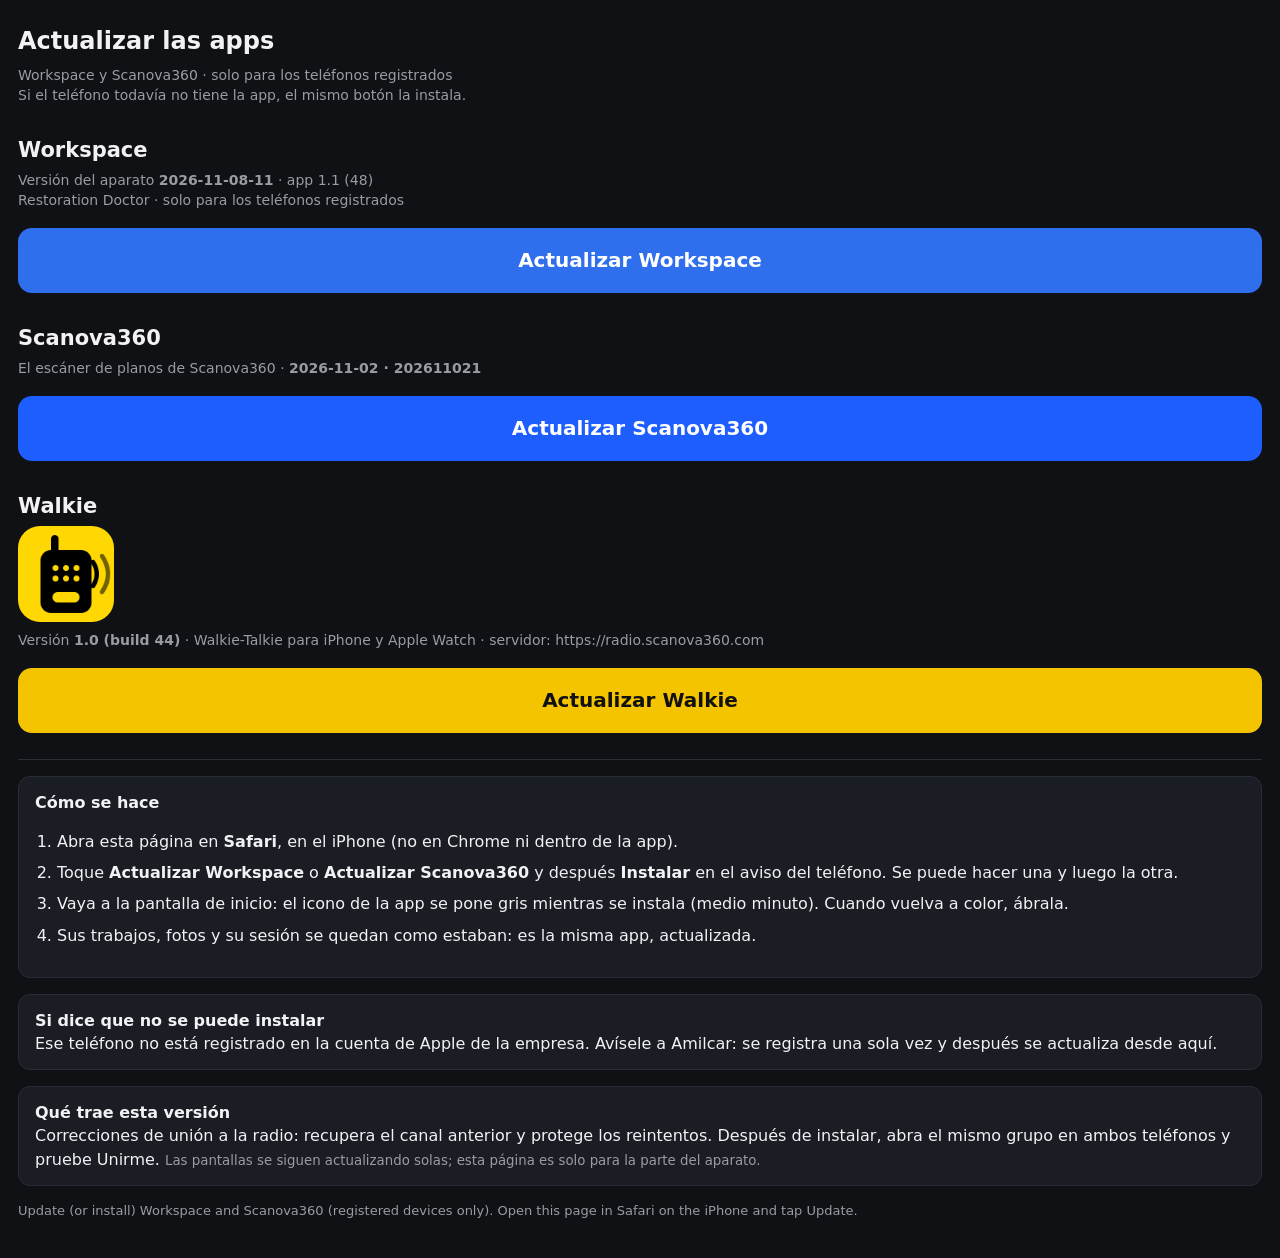
==== app/index.html @ 7269e5d4 "Walkie build 44: tarjeta en la pantalla bloqueada (tocar para hablar), cuadros del grupo con azul al" ====
<!doctype html>
<html lang="es"><head><meta charset="utf-8"><meta name="viewport" content="width=device-width,initial-scale=1">
<title>Actualizar las apps</title>
<style>
 body{margin:0;font-family:-apple-system,system-ui,sans-serif;background:#0f1115;color:#f2f2f4;padding:24px 18px;line-height:1.45}
 h1{font-size:24px;margin:0 0 6px} .v{color:#9b9ba3;font-size:14px;margin-bottom:18px}
 a.btn{display:block;background:#2f6fed;color:#fff;text-decoration:none;text-align:center;font-weight:700;font-size:20px;padding:18px;border-radius:14px;margin:18px 0}
 ol{padding-left:22px} li{margin:8px 0} .card{background:#1a1d24;border:1px solid #2a2e37;border-radius:12px;padding:14px 16px;margin:16px 0}
 small{color:#9b9ba3} .en{color:#9b9ba3;font-size:13px}
 h2{font-size:21px;margin:30px 0 4px} a.btn.sc{background:#1e5eff} a.btn.wk{background:#f5c400;color:#111} hr{border:0;border-top:1px solid #2a2e37;margin:26px 0 0}
</style></head><body>
<h1>Actualizar las apps</h1>
<div class="v">Workspace y Scanova360 · solo para los teléfonos registrados<br>Si el teléfono todavía no tiene la app, el mismo botón la instala.</div>
<h2>Workspace</h2>
<div class="v">Versión del aparato <b id="nativo">2026-11-08-11</b> · app 1.1 (48)<br>Restoration Doctor · solo para los teléfonos registrados</div>
<a class="btn" href="itms-services://?action=download-manifest&amp;url=https%3A%2F%2Fdilsar32-ops.github.io%2Famg-reportes%2Fapp%2Fmanifest.plist%3Fv%3D48">Actualizar Workspace</a>
<h2>Scanova360</h2>
<div class="v">El escáner de planos de Scanova360 · <b id="nativo-scanova">2026-11-02 · 202611021</b></div>
<a class="btn sc" href="itms-services://?action=download-manifest&amp;url=https%3A%2F%2Fdilsar32-ops.github.io%2Famg-reportes%2Fapp%2Fscanova%2Fmanifest.plist">Actualizar Scanova360</a>
<h2>Walkie</h2>
<img src="walkie/icon-512.png" alt="Icono de Walkie" width="96" height="96" style="border-radius:22px;display:block;margin:4px 0 8px">
<div class="v">Versión <b>1.0 (build 44)</b> · Walkie-Talkie para iPhone y Apple Watch · servidor: https://radio.scanova360.com</div>
<a class="btn wk" href="itms-services://?action=download-manifest&amp;url=https%3A%2F%2Fdilsar32-ops.github.io%2Famg-reportes%2Fapp%2Fwalkie%2Fmanifest.plist">Actualizar Walkie</a>
<hr>
<div class="card"><b>Cómo se hace</b><ol>
<li>Abra esta página en <b>Safari</b>, en el iPhone (no en Chrome ni dentro de la app).</li>
<li>Toque <b>Actualizar Workspace</b> o <b>Actualizar Scanova360</b> y después <b>Instalar</b> en el aviso del teléfono. Se puede hacer una y luego la otra.</li>
<li>Vaya a la pantalla de inicio: el icono de la app se pone gris mientras se instala (medio minuto). Cuando vuelva a color, ábrala.</li>
<li>Sus trabajos, fotos y su sesión se quedan como estaban: es la misma app, actualizada.</li></ol></div>
<div class="card"><b>Si dice que no se puede instalar</b><br>Ese teléfono no está registrado en la cuenta de Apple de la empresa. Avísele a Amilcar: se registra una sola vez y después se actualiza desde aquí.</div>
<div class="card"><b>Qué trae esta versión</b><br>Correcciones de unión a la radio: recupera el canal anterior y protege los reintentos. Después de instalar, abra el mismo grupo en ambos teléfonos y pruebe Unirme. <small>Las pantallas se siguen actualizando solas; esta página es solo para la parte del aparato.</small></div>
<p class="en">Update (or install) Workspace and Scanova360 (registered devices only). Open this page in Safari on the iPhone and tap Update.</p>
</body></html>
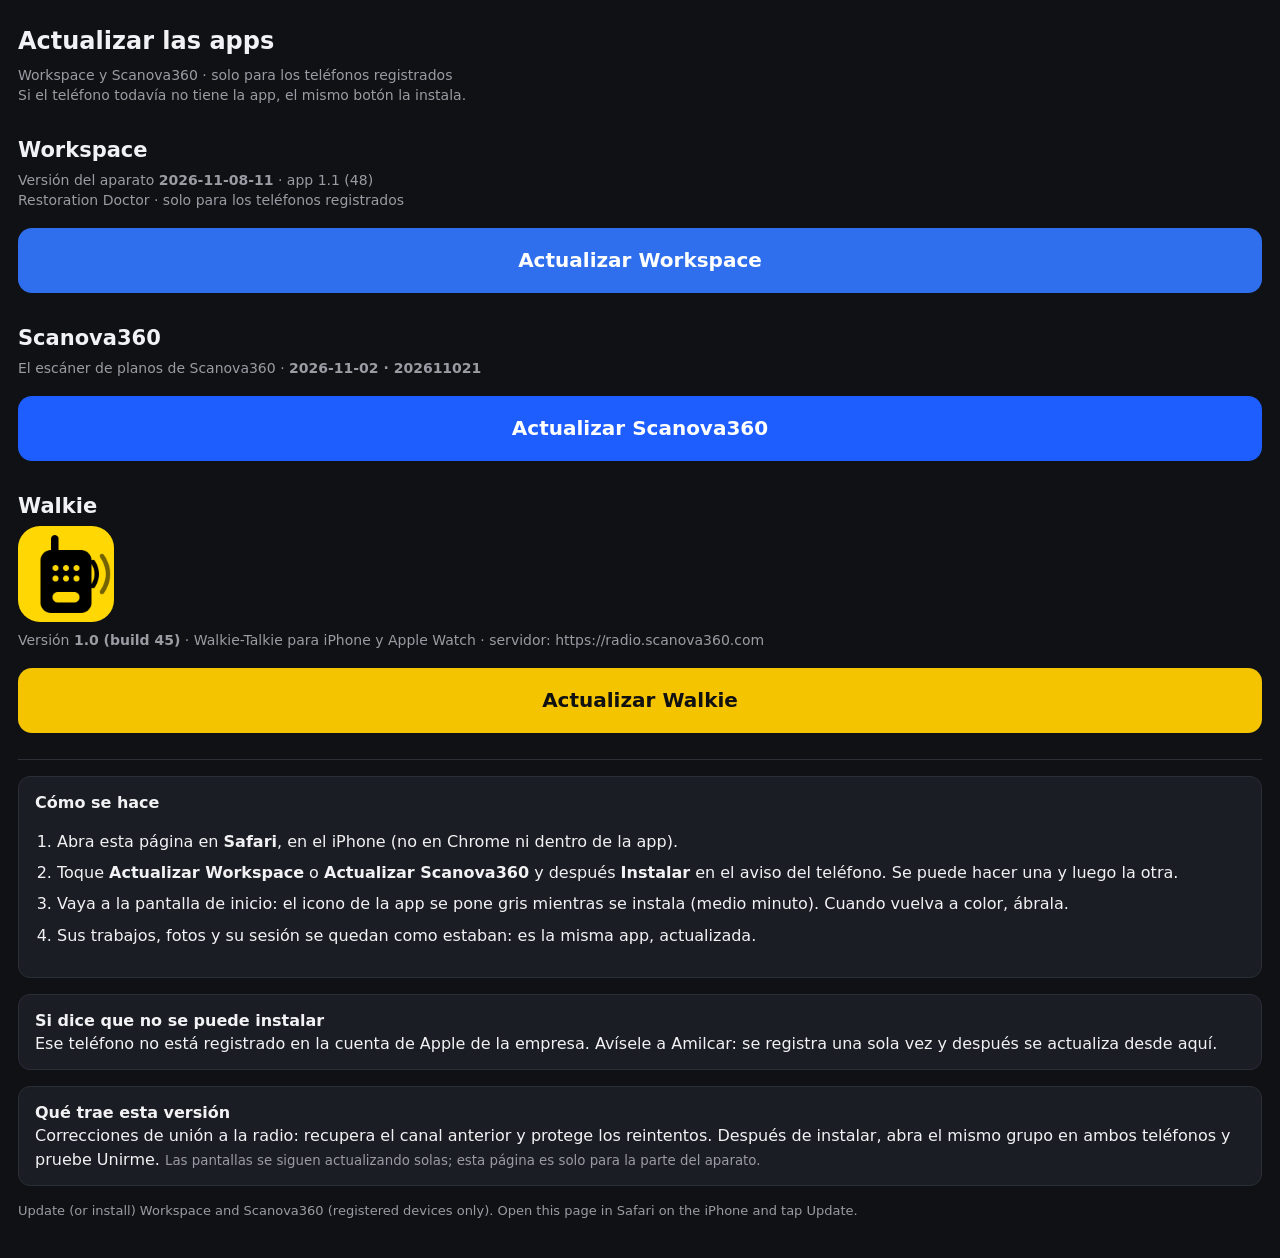
==== commit ecde2d52: "Walkie build 45: la tarjeta ya no puede dejar trabado el micrófono Co-Authored-By: Claude Fable 5.2 " ====
--- a/app/index.html
+++ b/app/index.html
@@ -19,7 +19,7 @@
 <a class="btn sc" href="itms-services://?action=download-manifest&amp;url=https%3A%2F%2Fdilsar32-ops.github.io%2Famg-reportes%2Fapp%2Fscanova%2Fmanifest.plist">Actualizar Scanova360</a>
 <h2>Walkie</h2>
 <img src="walkie/icon-512.png" alt="Icono de Walkie" width="96" height="96" style="border-radius:22px;display:block;margin:4px 0 8px">
-<div class="v">Versión <b>1.0 (build 44)</b> · Walkie-Talkie para iPhone y Apple Watch · servidor: https://radio.scanova360.com</div>
+<div class="v">Versión <b>1.0 (build 45)</b> · Walkie-Talkie para iPhone y Apple Watch · servidor: https://radio.scanova360.com</div>
 <a class="btn wk" href="itms-services://?action=download-manifest&amp;url=https%3A%2F%2Fdilsar32-ops.github.io%2Famg-reportes%2Fapp%2Fwalkie%2Fmanifest.plist">Actualizar Walkie</a>
 <hr>
 <div class="card"><b>Cómo se hace</b><ol>
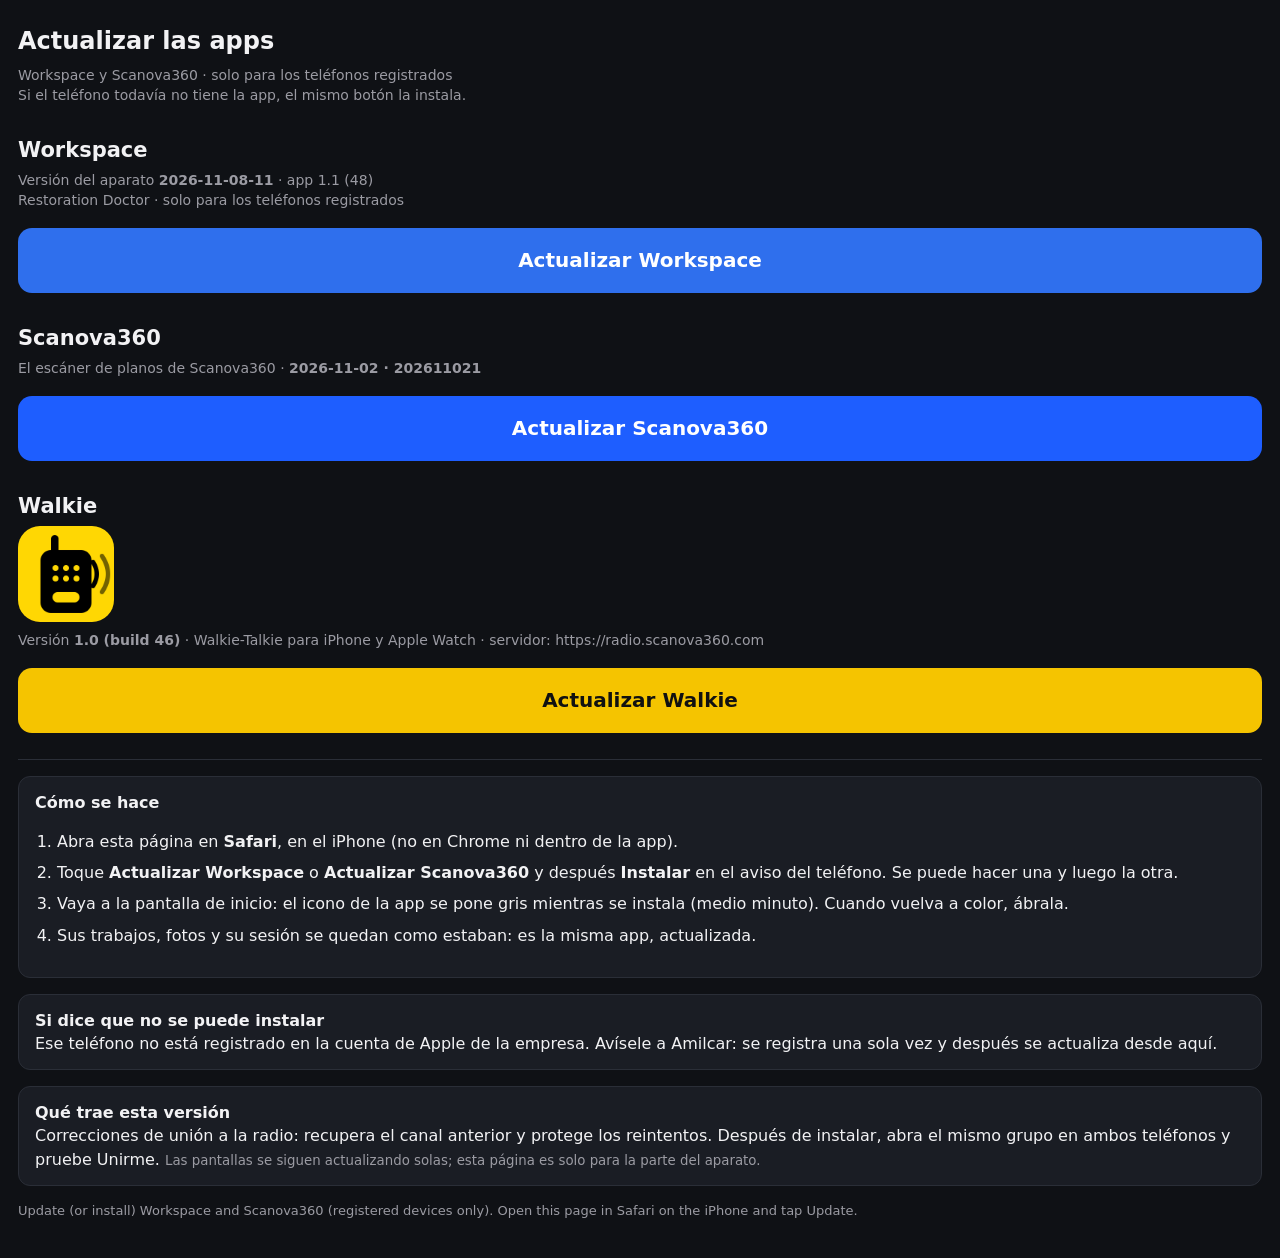
==== commit c4d18af6: "Walkie build 46: desde la tarjeta o el botón del costado, el turno se cierra solo al dejar de hablar" ====
--- a/app/index.html
+++ b/app/index.html
@@ -19,7 +19,7 @@
 <a class="btn sc" href="itms-services://?action=download-manifest&amp;url=https%3A%2F%2Fdilsar32-ops.github.io%2Famg-reportes%2Fapp%2Fscanova%2Fmanifest.plist">Actualizar Scanova360</a>
 <h2>Walkie</h2>
 <img src="walkie/icon-512.png" alt="Icono de Walkie" width="96" height="96" style="border-radius:22px;display:block;margin:4px 0 8px">
-<div class="v">Versión <b>1.0 (build 45)</b> · Walkie-Talkie para iPhone y Apple Watch · servidor: https://radio.scanova360.com</div>
+<div class="v">Versión <b>1.0 (build 46)</b> · Walkie-Talkie para iPhone y Apple Watch · servidor: https://radio.scanova360.com</div>
 <a class="btn wk" href="itms-services://?action=download-manifest&amp;url=https%3A%2F%2Fdilsar32-ops.github.io%2Famg-reportes%2Fapp%2Fwalkie%2Fmanifest.plist">Actualizar Walkie</a>
 <hr>
 <div class="card"><b>Cómo se hace</b><ol>
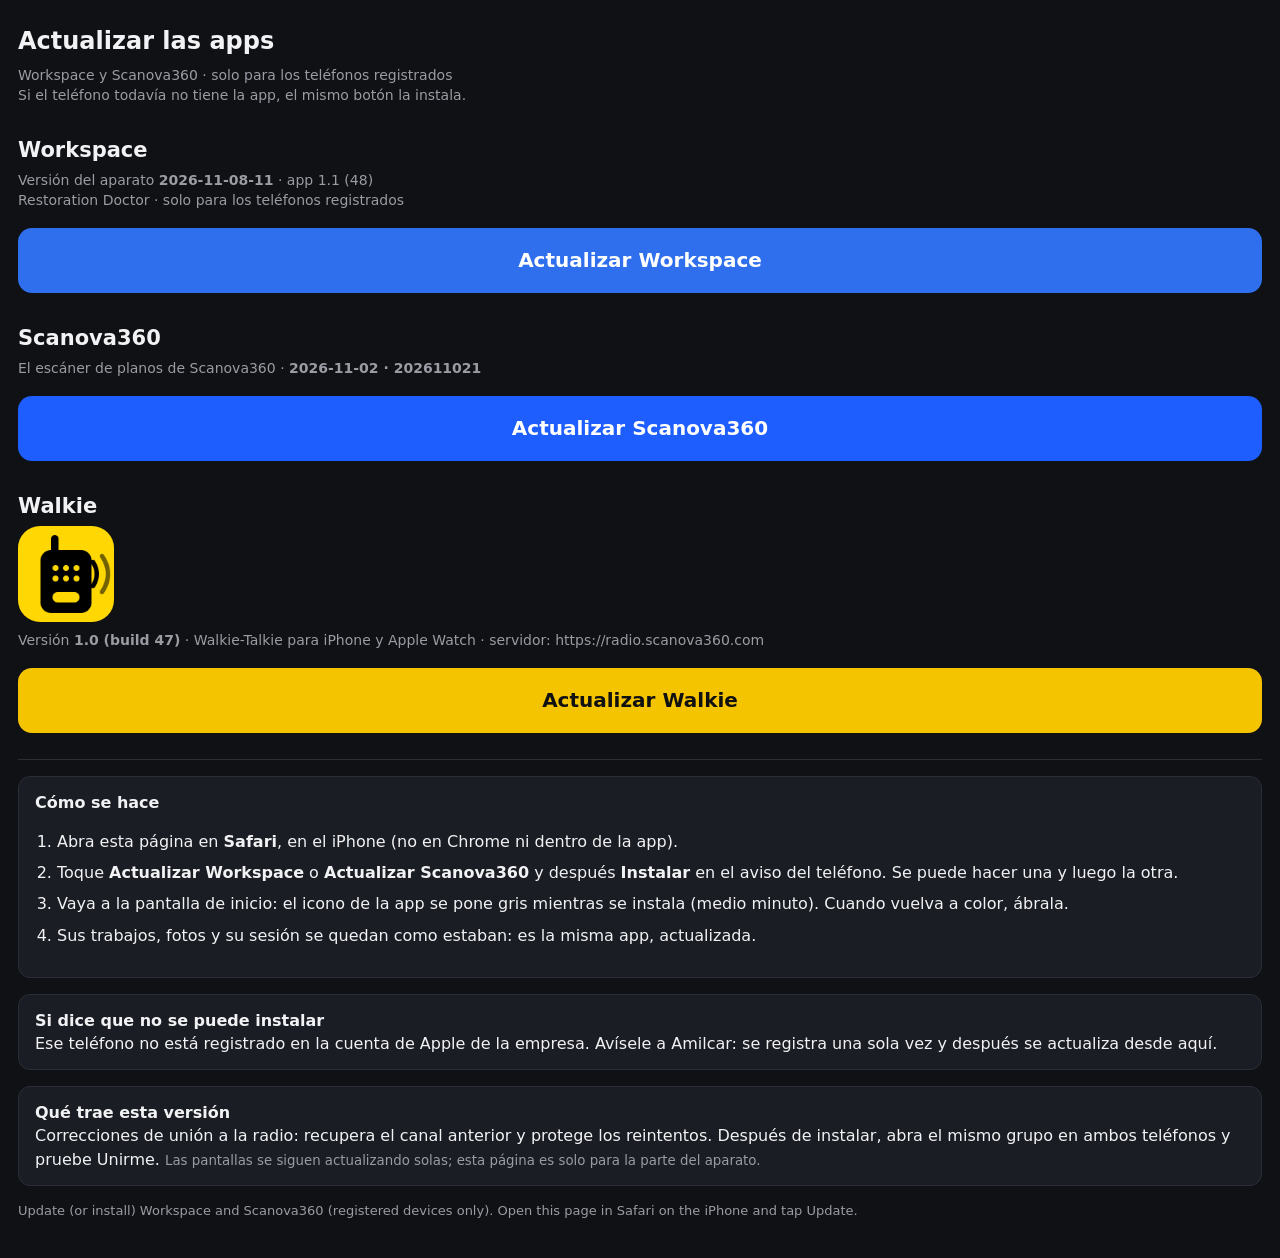
==== commit dd824594: "Walkie build 47: la tarjeta avisa a iOS antes de encender el micrófono; si iOS no deja, habla al abr" ====
--- a/app/index.html
+++ b/app/index.html
@@ -19,7 +19,7 @@
 <a class="btn sc" href="itms-services://?action=download-manifest&amp;url=https%3A%2F%2Fdilsar32-ops.github.io%2Famg-reportes%2Fapp%2Fscanova%2Fmanifest.plist">Actualizar Scanova360</a>
 <h2>Walkie</h2>
 <img src="walkie/icon-512.png" alt="Icono de Walkie" width="96" height="96" style="border-radius:22px;display:block;margin:4px 0 8px">
-<div class="v">Versión <b>1.0 (build 46)</b> · Walkie-Talkie para iPhone y Apple Watch · servidor: https://radio.scanova360.com</div>
+<div class="v">Versión <b>1.0 (build 47)</b> · Walkie-Talkie para iPhone y Apple Watch · servidor: https://radio.scanova360.com</div>
 <a class="btn wk" href="itms-services://?action=download-manifest&amp;url=https%3A%2F%2Fdilsar32-ops.github.io%2Famg-reportes%2Fapp%2Fwalkie%2Fmanifest.plist">Actualizar Walkie</a>
 <hr>
 <div class="card"><b>Cómo se hace</b><ol>
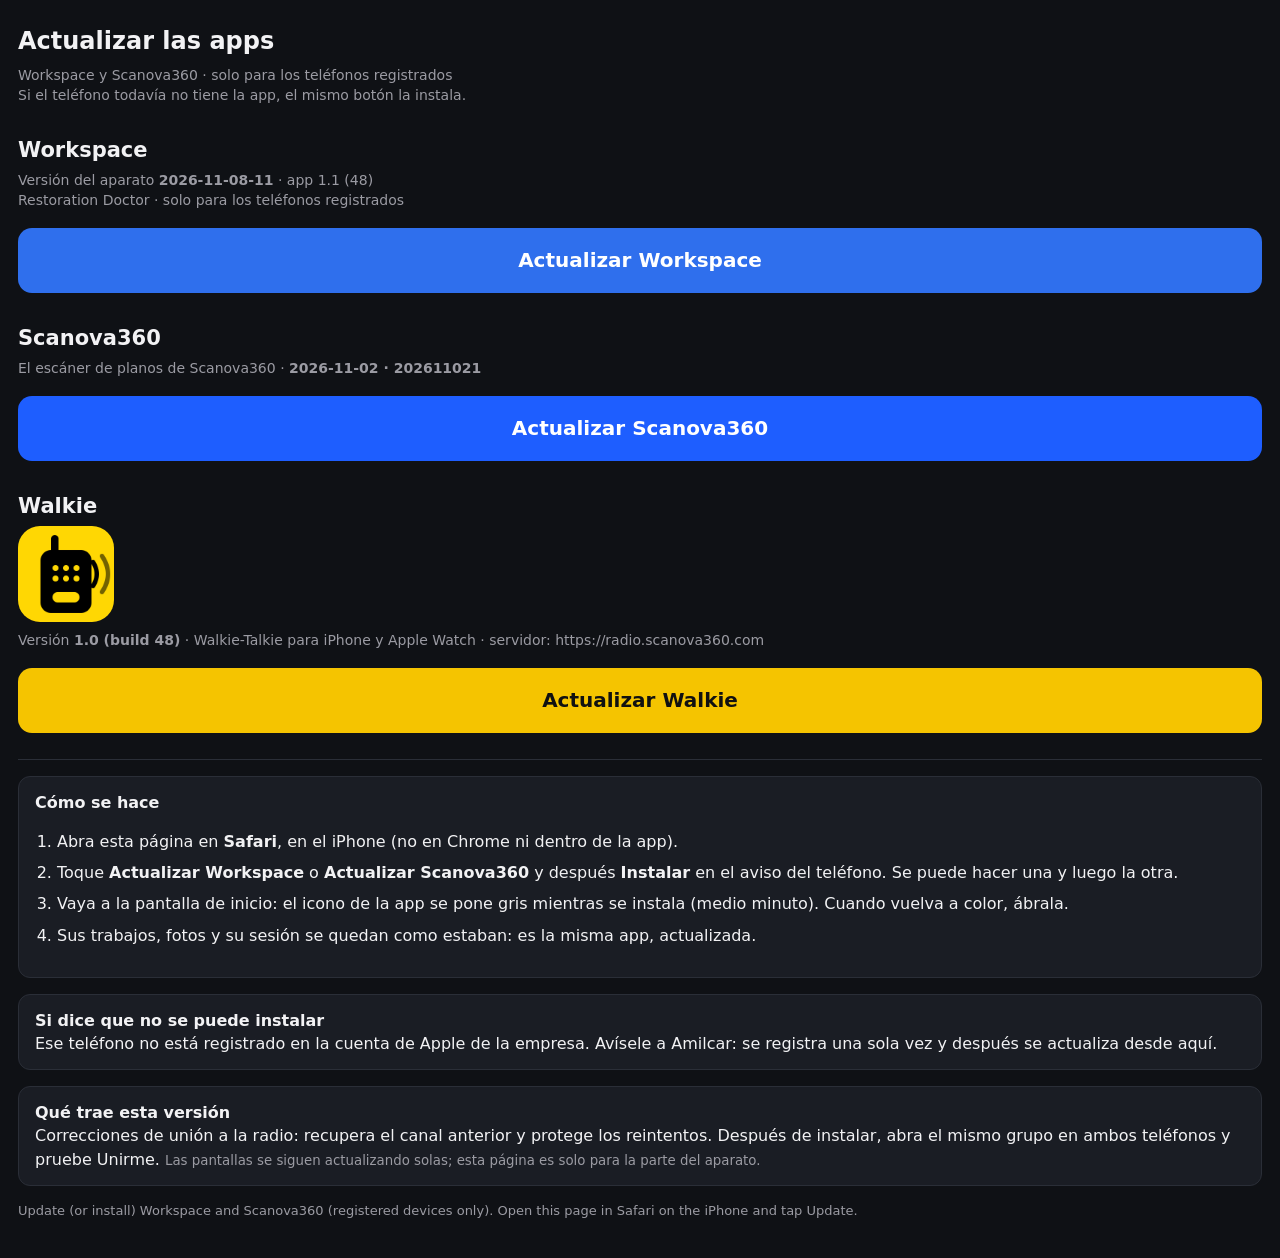
==== commit 529f85a9: "Walkie build 48: el botón del costado y la tarjeta abren Walkie y hablan solos Co-Authored-By: Claud" ====
--- a/app/index.html
+++ b/app/index.html
@@ -19,7 +19,7 @@
 <a class="btn sc" href="itms-services://?action=download-manifest&amp;url=https%3A%2F%2Fdilsar32-ops.github.io%2Famg-reportes%2Fapp%2Fscanova%2Fmanifest.plist">Actualizar Scanova360</a>
 <h2>Walkie</h2>
 <img src="walkie/icon-512.png" alt="Icono de Walkie" width="96" height="96" style="border-radius:22px;display:block;margin:4px 0 8px">
-<div class="v">Versión <b>1.0 (build 47)</b> · Walkie-Talkie para iPhone y Apple Watch · servidor: https://radio.scanova360.com</div>
+<div class="v">Versión <b>1.0 (build 48)</b> · Walkie-Talkie para iPhone y Apple Watch · servidor: https://radio.scanova360.com</div>
 <a class="btn wk" href="itms-services://?action=download-manifest&amp;url=https%3A%2F%2Fdilsar32-ops.github.io%2Famg-reportes%2Fapp%2Fwalkie%2Fmanifest.plist">Actualizar Walkie</a>
 <hr>
 <div class="card"><b>Cómo se hace</b><ol>
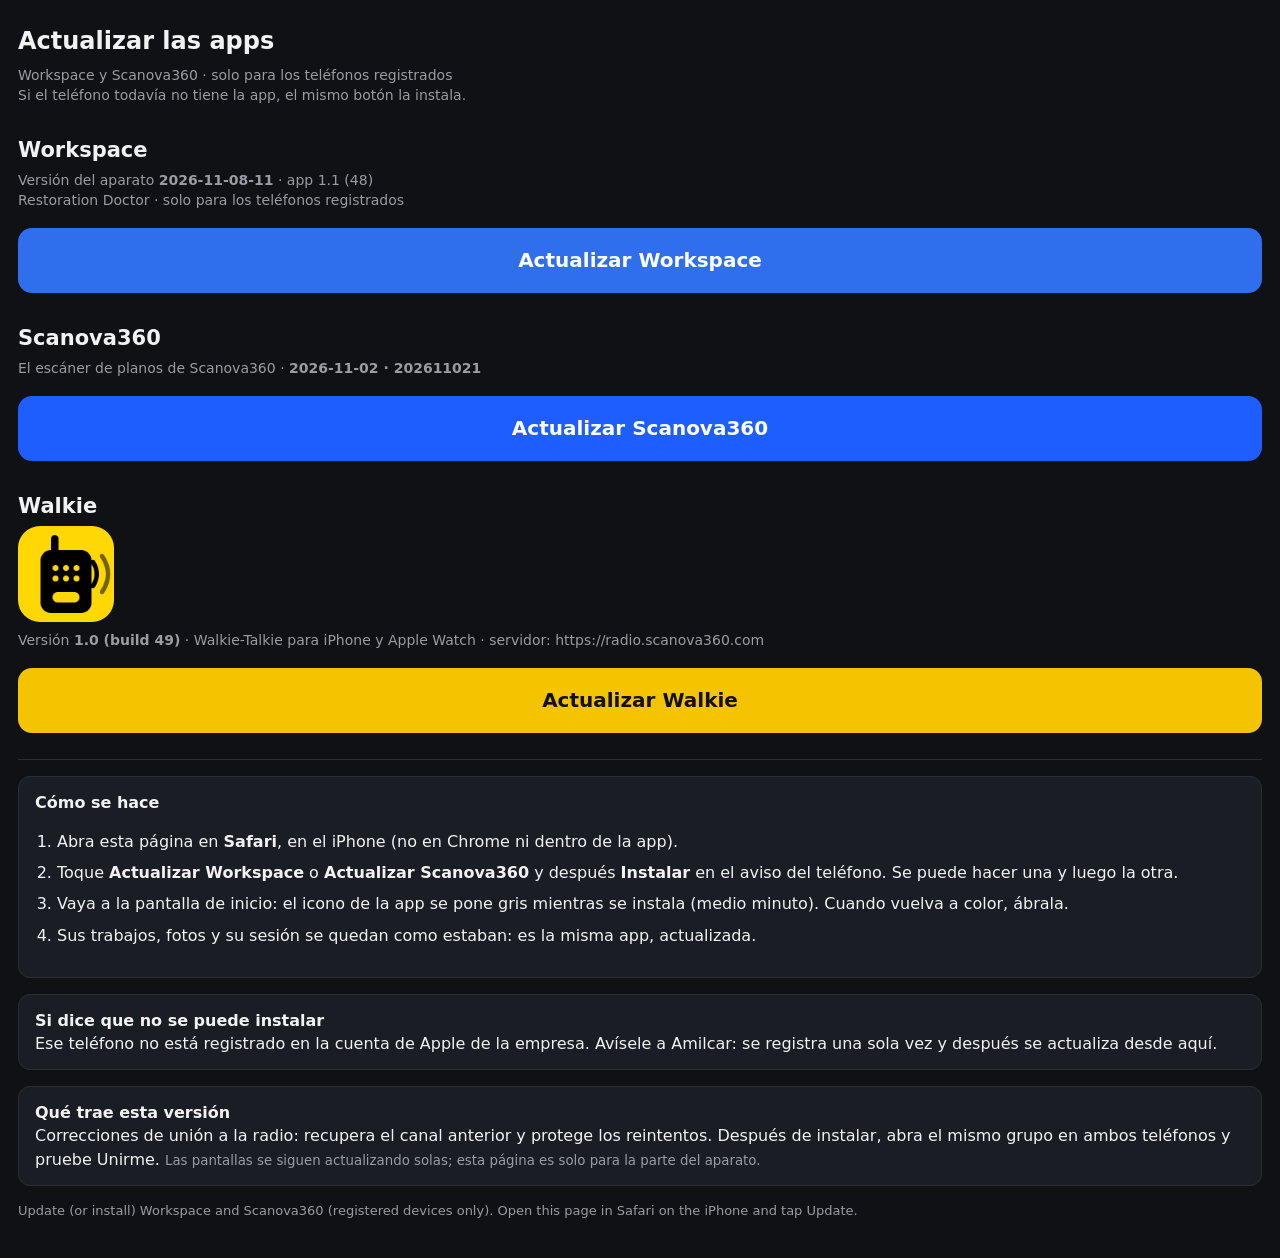
==== commit 4ab5843f: "Walkie build 49: el turno del botón de al lado ya no se corta a media frase; la tarjeta bloqueada di" ====
--- a/app/index.html
+++ b/app/index.html
@@ -19,7 +19,7 @@
 <a class="btn sc" href="itms-services://?action=download-manifest&amp;url=https%3A%2F%2Fdilsar32-ops.github.io%2Famg-reportes%2Fapp%2Fscanova%2Fmanifest.plist">Actualizar Scanova360</a>
 <h2>Walkie</h2>
 <img src="walkie/icon-512.png" alt="Icono de Walkie" width="96" height="96" style="border-radius:22px;display:block;margin:4px 0 8px">
-<div class="v">Versión <b>1.0 (build 48)</b> · Walkie-Talkie para iPhone y Apple Watch · servidor: https://radio.scanova360.com</div>
+<div class="v">Versión <b>1.0 (build 49)</b> · Walkie-Talkie para iPhone y Apple Watch · servidor: https://radio.scanova360.com</div>
 <a class="btn wk" href="itms-services://?action=download-manifest&amp;url=https%3A%2F%2Fdilsar32-ops.github.io%2Famg-reportes%2Fapp%2Fwalkie%2Fmanifest.plist">Actualizar Walkie</a>
 <hr>
 <div class="card"><b>Cómo se hace</b><ol>
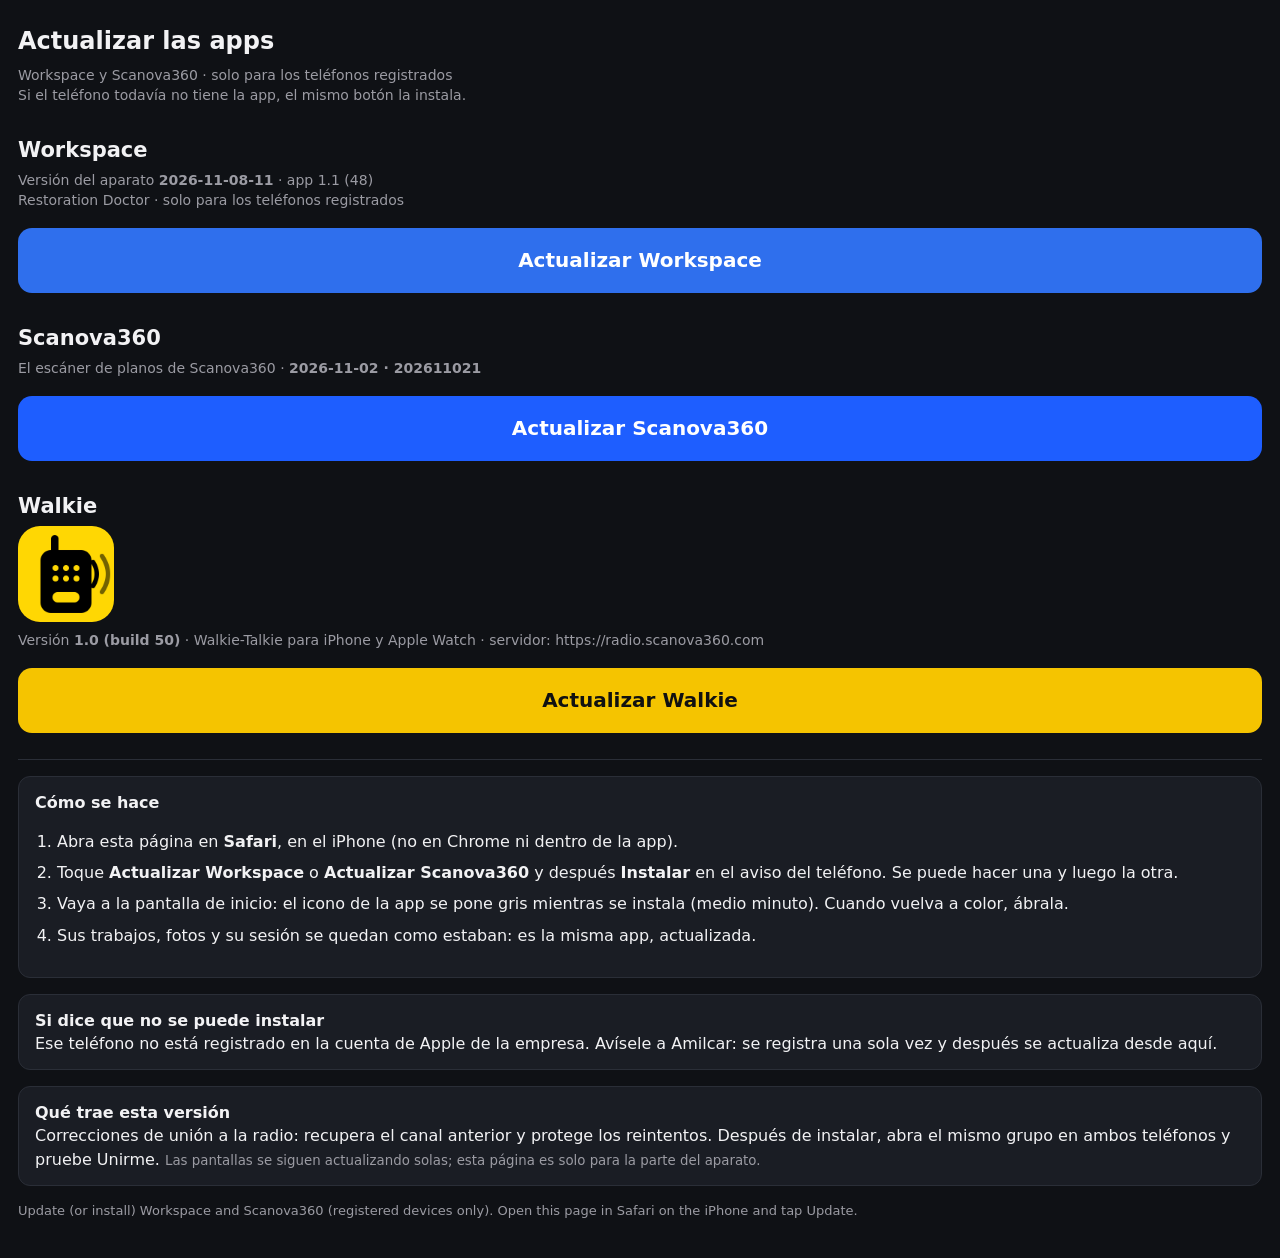
==== commit cc377df4: "Walkie build 50: foto de perfil, grupos en el reloj, y el canal ya no se cambia mientras alguien te " ====
--- a/app/index.html
+++ b/app/index.html
@@ -19,7 +19,7 @@
 <a class="btn sc" href="itms-services://?action=download-manifest&amp;url=https%3A%2F%2Fdilsar32-ops.github.io%2Famg-reportes%2Fapp%2Fscanova%2Fmanifest.plist">Actualizar Scanova360</a>
 <h2>Walkie</h2>
 <img src="walkie/icon-512.png" alt="Icono de Walkie" width="96" height="96" style="border-radius:22px;display:block;margin:4px 0 8px">
-<div class="v">Versión <b>1.0 (build 49)</b> · Walkie-Talkie para iPhone y Apple Watch · servidor: https://radio.scanova360.com</div>
+<div class="v">Versión <b>1.0 (build 50)</b> · Walkie-Talkie para iPhone y Apple Watch · servidor: https://radio.scanova360.com</div>
 <a class="btn wk" href="itms-services://?action=download-manifest&amp;url=https%3A%2F%2Fdilsar32-ops.github.io%2Famg-reportes%2Fapp%2Fwalkie%2Fmanifest.plist">Actualizar Walkie</a>
 <hr>
 <div class="card"><b>Cómo se hace</b><ol>
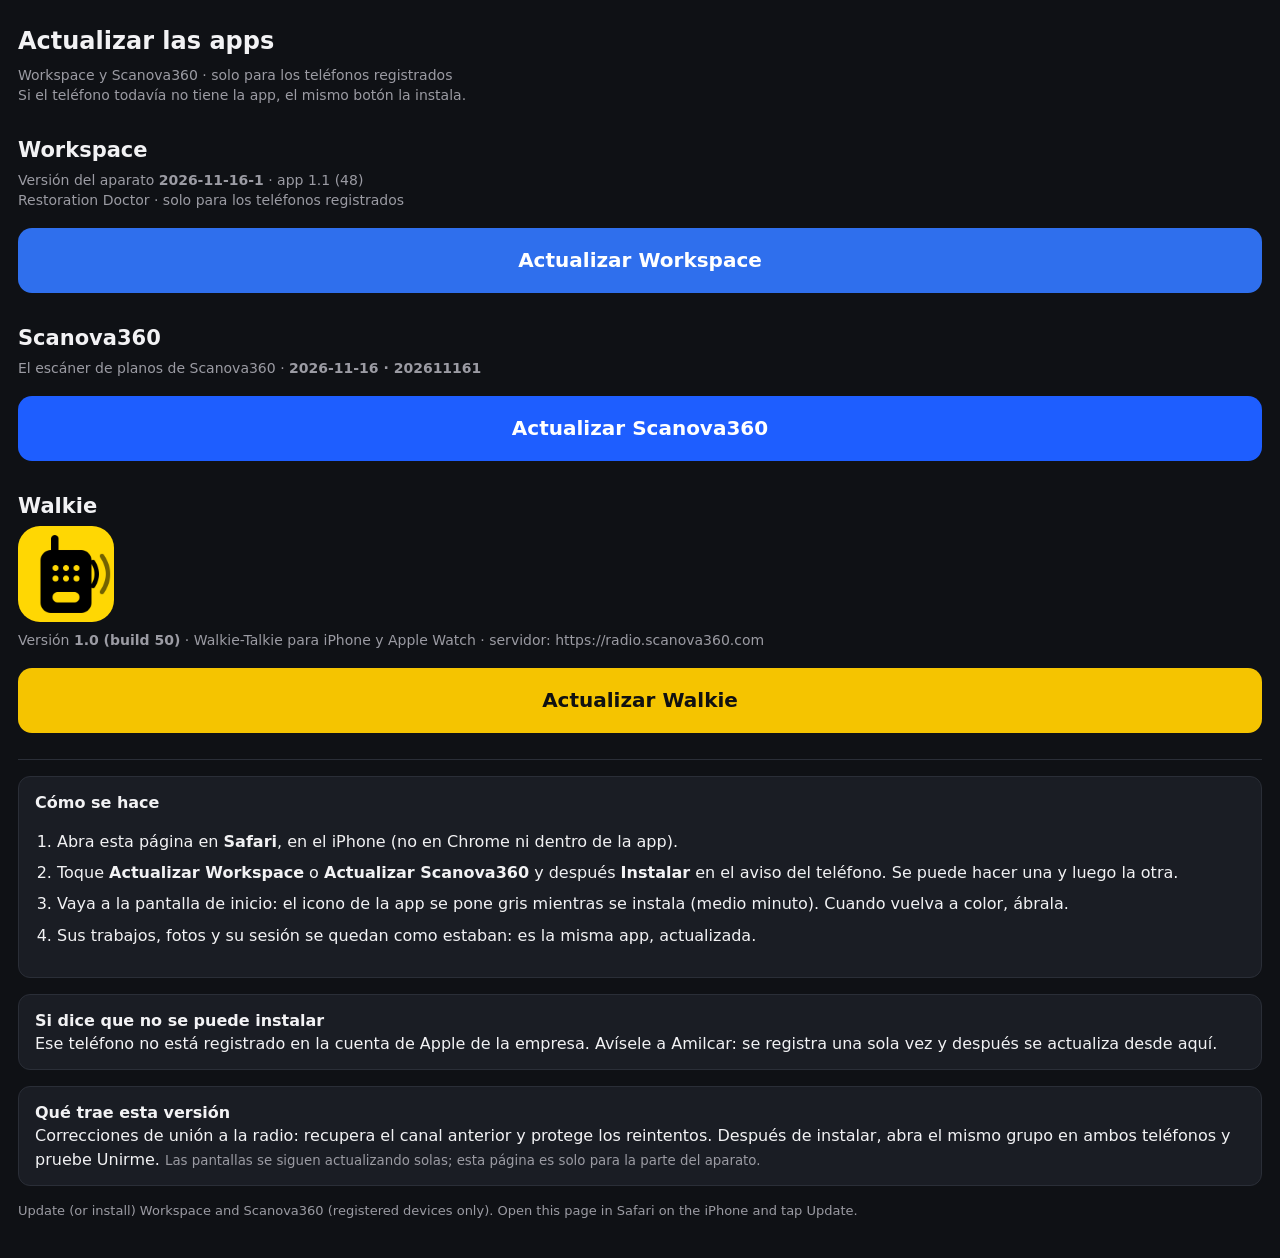
==== commit 1b38f033: "Aparatos 2026-11-16: en la camara de medir, dejar el dedo apretado en un material lo elimina (FR NAT" ====
--- a/app/index.html
+++ b/app/index.html
@@ -12,10 +12,10 @@
 <h1>Actualizar las apps</h1>
 <div class="v">Workspace y Scanova360 · solo para los teléfonos registrados<br>Si el teléfono todavía no tiene la app, el mismo botón la instala.</div>
 <h2>Workspace</h2>
-<div class="v">Versión del aparato <b id="nativo">2026-11-08-11</b> · app 1.1 (48)<br>Restoration Doctor · solo para los teléfonos registrados</div>
+<div class="v">Versión del aparato <b id="nativo">2026-11-16-1</b> · app 1.1 (48)<br>Restoration Doctor · solo para los teléfonos registrados</div>
 <a class="btn" href="itms-services://?action=download-manifest&amp;url=https%3A%2F%2Fdilsar32-ops.github.io%2Famg-reportes%2Fapp%2Fmanifest.plist%3Fv%3D48">Actualizar Workspace</a>
 <h2>Scanova360</h2>
-<div class="v">El escáner de planos de Scanova360 · <b id="nativo-scanova">2026-11-02 · 202611021</b></div>
+<div class="v">El escáner de planos de Scanova360 · <b id="nativo-scanova">2026-11-16 · 202611161</b></div>
 <a class="btn sc" href="itms-services://?action=download-manifest&amp;url=https%3A%2F%2Fdilsar32-ops.github.io%2Famg-reportes%2Fapp%2Fscanova%2Fmanifest.plist">Actualizar Scanova360</a>
 <h2>Walkie</h2>
 <img src="walkie/icon-512.png" alt="Icono de Walkie" width="96" height="96" style="border-radius:22px;display:block;margin:4px 0 8px">
